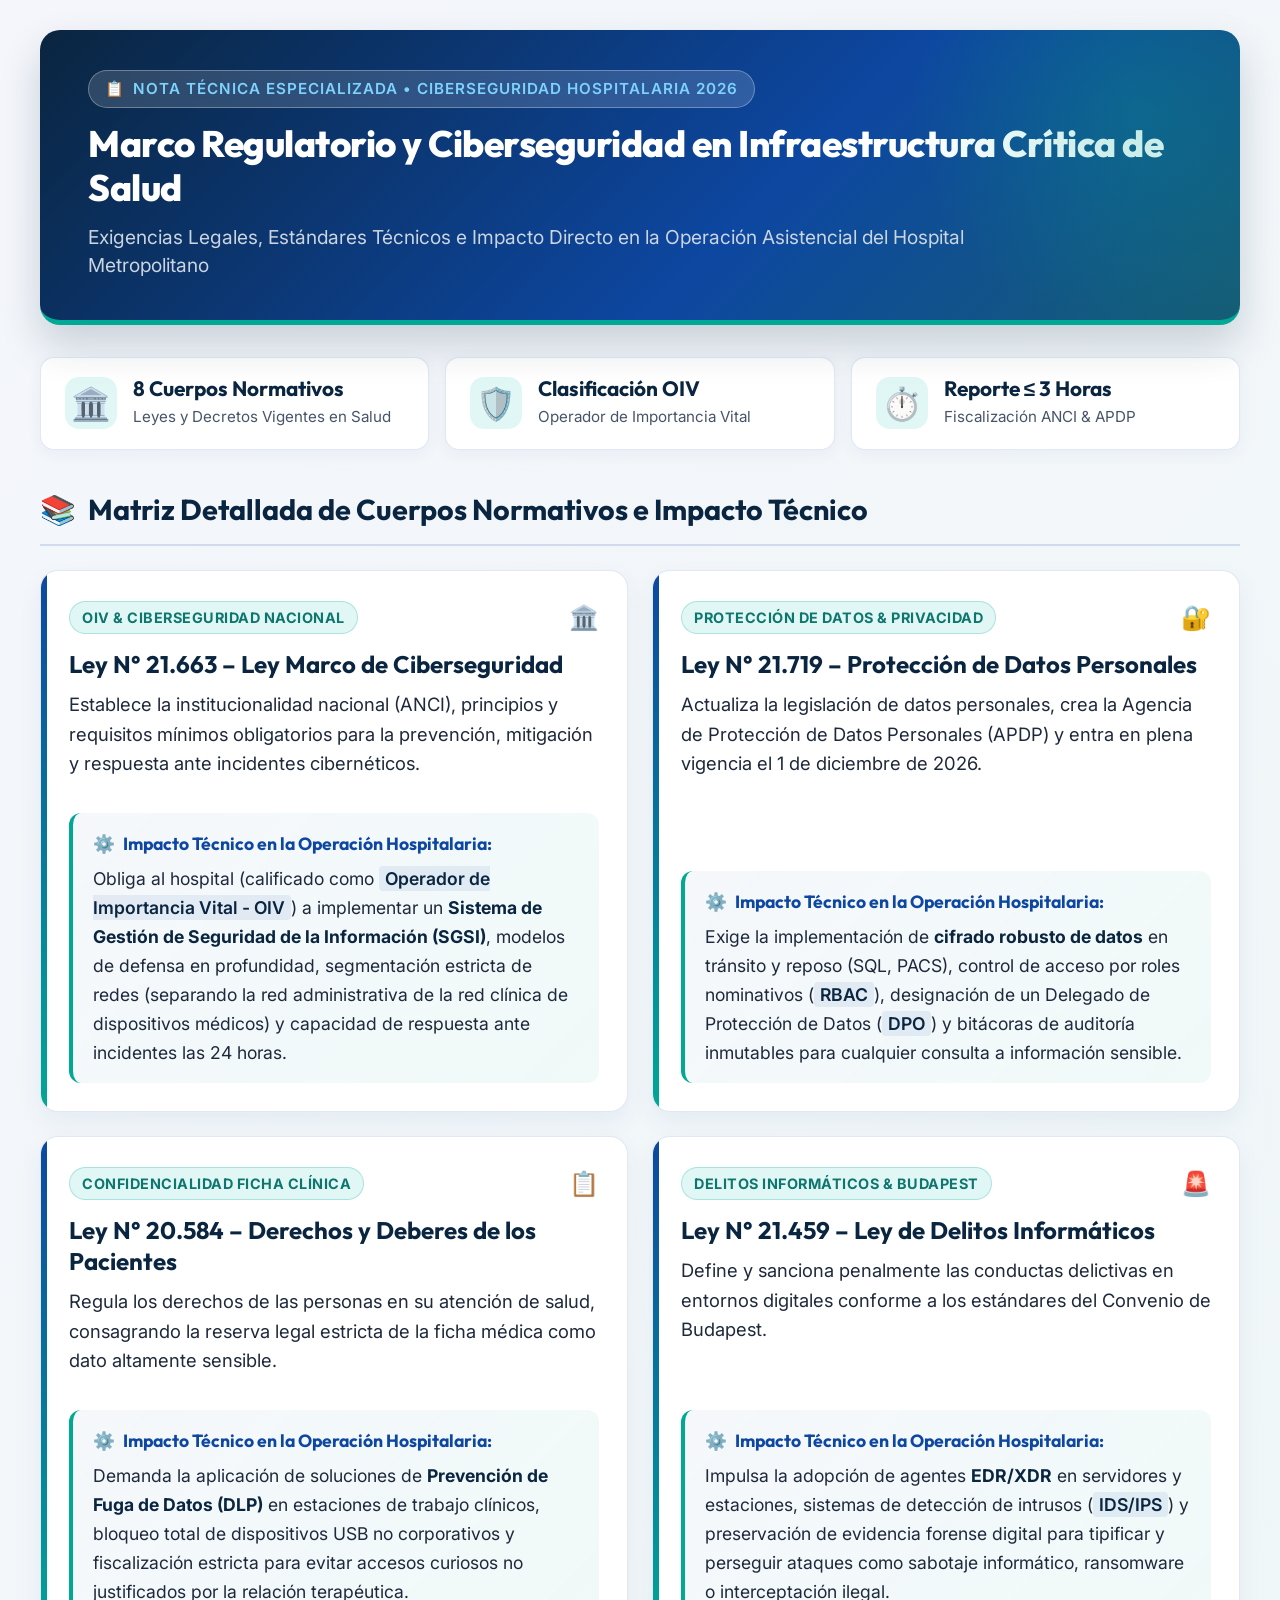
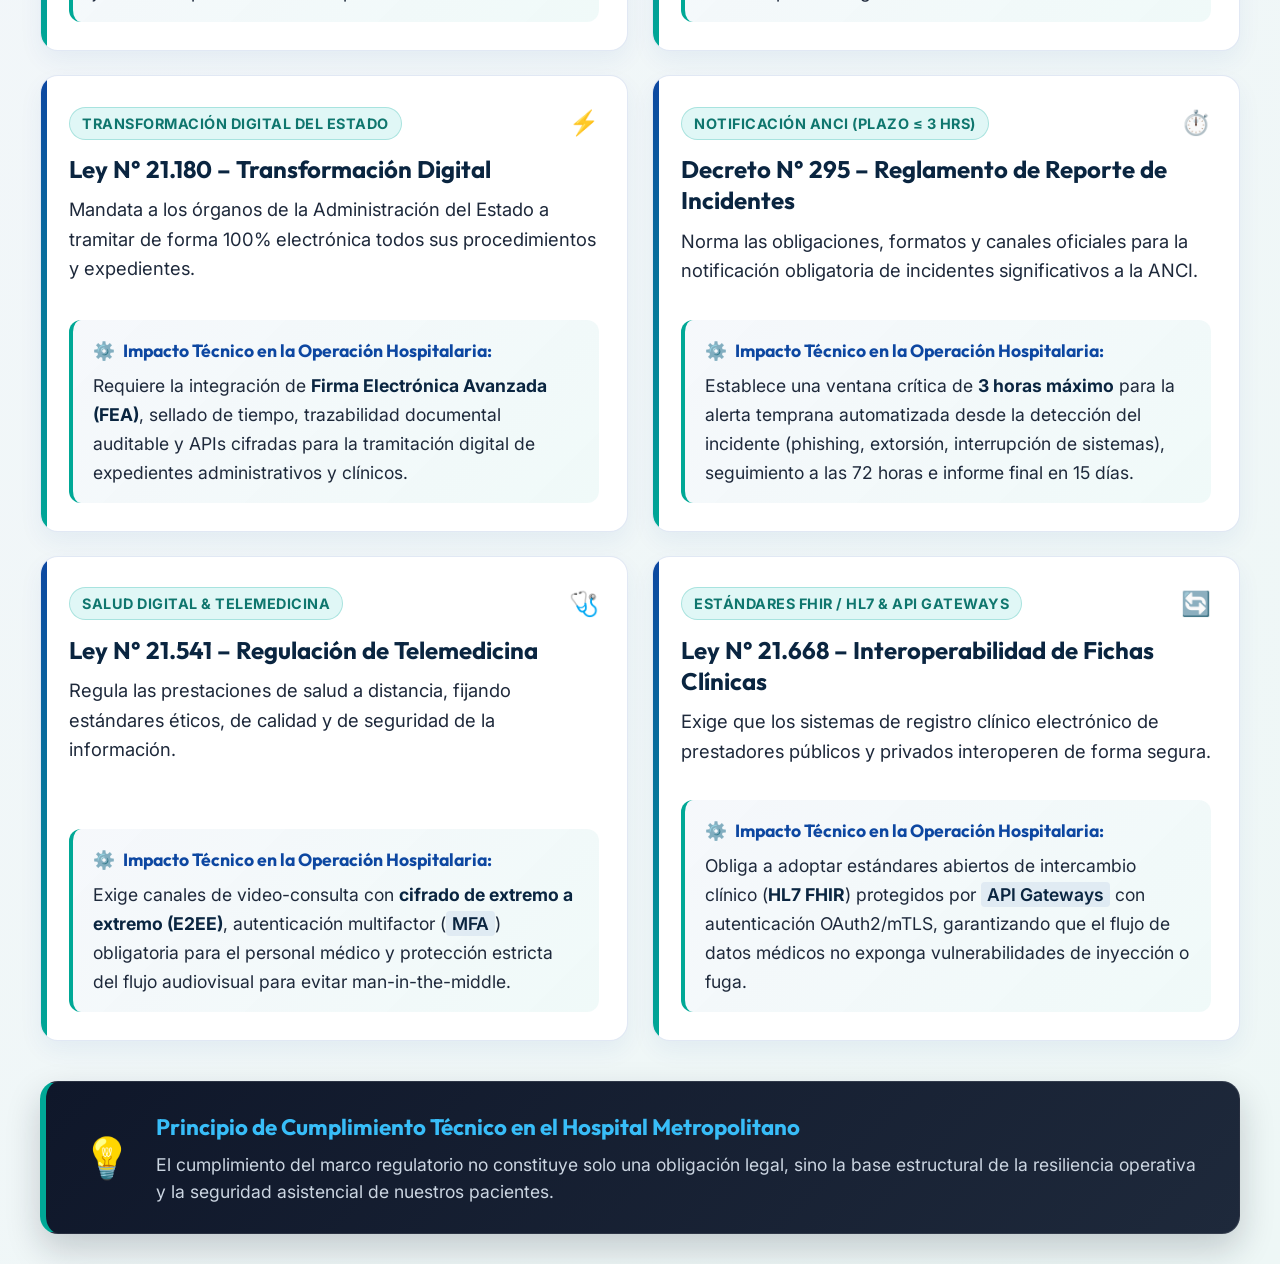
==== normativa.html @ 41f912ae "Rediseñar normativa.html con tipografia amplia, tarjetas por ley e impacto tecnico destacado" ====
<!DOCTYPE html>
<html lang="es">
<head>
  <meta charset="UTF-8">
  <meta name="viewport" content="width=device-width, initial-scale=1.0">
  <title>Nota Técnica: Ciberseguridad y Cumplimiento Normativo en Infraestructura Hospitalaria 2026</title>
  <link rel="preconnect" href="https://fonts.googleapis.com">
  <link rel="preconnect" href="https://fonts.gstatic.com" crossorigin>
  <link href="https://fonts.googleapis.com/css2?family=Inter:wght@400;500;600;700&family=Outfit:wght@600;700;800&display=swap" rel="stylesheet">
  
  <style>
    :root {
      --color-navy-dark: #0a2540;
      --color-navy-primary: #0d47a1;
      --color-navy-light: #1e3a8a;
      --color-teal-primary: #00a896;
      --color-teal-dark: #0f766e;
      --color-teal-light: #e0f7f6;
      --color-purple-accent: #7e57c2;
      --color-bg-main: #f4f6fb;
      --color-text-main: #1e293b;
      --color-text-muted: #475569;
      --color-card-bg: #ffffff;
      --color-card-border: rgba(13, 71, 161, 0.12);
      --font-heading: 'Outfit', -apple-system, BlinkMacSystemFont, sans-serif;
      --font-body: 'Inter', -apple-system, BlinkMacSystemFont, sans-serif;
    }

    *, *::before, *::after {
      box-sizing: border-box;
      margin: 0;
      padding: 0;
    }

    body {
      font-family: var(--font-body);
      background: linear-gradient(135deg, #f4f6fb 0%, #eef7f6 100%);
      color: var(--color-text-main);
      line-height: 1.6;
      font-size: 1.15rem;
      padding: 30px 40px;
      min-height: 100vh;
      -webkit-font-smoothing: antialiased;
    }

    .container {
      max-width: 1300px;
      margin: 0 auto;
    }

    /* HERO HEADER */
    .header-banner {
      background: linear-gradient(135deg, var(--color-navy-dark) 0%, var(--color-navy-primary) 60%, #155e75 100%);
      color: #ffffff;
      padding: 40px 48px;
      border-radius: 20px;
      box-shadow: 0 20px 40px rgba(10, 37, 64, 0.18);
      margin-bottom: 32px;
      position: relative;
      overflow: hidden;
      border-bottom: 5px solid var(--color-teal-primary);
    }

    .header-banner::before {
      content: '';
      position: absolute;
      top: -50%;
      right: -10%;
      width: 450px;
      height: 450px;
      background: radial-gradient(circle, rgba(0, 168, 150, 0.25) 0%, transparent 70%);
      border-radius: 50%;
      pointer-events: none;
    }

    .header-tag {
      display: inline-flex;
      align-items: center;
      gap: 8px;
      background: rgba(255, 255, 255, 0.15);
      backdrop-filter: blur(10px);
      border: 1px solid rgba(255, 255, 255, 0.3);
      padding: 6px 16px;
      border-radius: 30px;
      font-size: 0.95rem;
      font-weight: 600;
      letter-spacing: 1px;
      text-transform: uppercase;
      color: #7dd3fc;
      margin-bottom: 14px;
    }

    .header-banner h1 {
      font-family: var(--font-heading);
      font-size: 2.3rem;
      font-weight: 800;
      line-height: 1.2;
      margin-bottom: 12px;
      letter-spacing: -0.5px;
    }

    .header-banner p.subtitle {
      font-size: 1.2rem;
      color: #cbd5e1;
      max-width: 900px;
      line-height: 1.5;
    }

    /* SUMMARY BAR */
    .summary-bar {
      display: grid;
      grid-template-columns: repeat(auto-fit, minmax(280px, 1fr));
      gap: 16px;
      margin-bottom: 36px;
    }

    .summary-card {
      background: #ffffff;
      padding: 18px 24px;
      border-radius: 14px;
      border: 1px solid var(--color-card-border);
      box-shadow: 0 4px 15px rgba(13, 71, 161, 0.05);
      display: flex;
      align-items: center;
      gap: 16px;
    }

    .summary-icon {
      font-size: 2rem;
      width: 52px;
      height: 52px;
      border-radius: 14px;
      background: var(--color-teal-light);
      display: flex;
      align-items: center;
      justify-content: center;
      flex-shrink: 0;
    }

    .summary-info strong {
      display: block;
      font-family: var(--font-heading);
      font-size: 1.3rem;
      color: var(--color-navy-dark);
      line-height: 1.2;
    }

    .summary-info span {
      font-size: 0.95rem;
      color: var(--color-text-muted);
    }

    /* SECTION TITLE */
    .section-header {
      display: flex;
      align-items: center;
      justify-content: space-between;
      margin-bottom: 24px;
      border-bottom: 2px solid rgba(13, 71, 161, 0.15);
      padding-bottom: 12px;
    }

    .section-header h2 {
      font-family: var(--font-heading);
      font-size: 1.8rem;
      font-weight: 700;
      color: var(--color-navy-dark);
      display: flex;
      align-items: center;
      gap: 12px;
    }

    /* GRID DE NORMATIVAS */
    .norm-grid {
      display: grid;
      grid-template-columns: repeat(auto-fit, minmax(560px, 1fr));
      gap: 24px;
      margin-bottom: 40px;
    }

    @media (max-width: 1200px) {
      .norm-grid {
        grid-template-columns: 1fr;
      }
    }

    /* CARDS DE LEYES */
    .norm-card {
      background: var(--color-card-bg);
      border-radius: 18px;
      border: 1px solid var(--color-card-border);
      box-shadow: 0 10px 25px rgba(13, 71, 161, 0.06);
      padding: 28px;
      display: flex;
      flex-direction: column;
      justify-content: space-between;
      transition: transform 0.3s ease, box-shadow 0.3s ease;
      position: relative;
      overflow: hidden;
    }

    .norm-card::before {
      content: '';
      position: absolute;
      top: 0;
      left: 0;
      width: 6px;
      height: 100%;
      background: linear-gradient(180deg, var(--color-navy-primary), var(--color-teal-primary));
      border-radius: 6px 0 0 6px;
    }

    .norm-card:hover {
      transform: translateY(-4px);
      box-shadow: 0 16px 35px rgba(13, 71, 161, 0.12);
    }

    .card-top {
      margin-bottom: 16px;
    }

    .card-badge-row {
      display: flex;
      align-items: center;
      justify-content: space-between;
      margin-bottom: 12px;
      gap: 12px;
    }

    .norm-badge {
      display: inline-flex;
      align-items: center;
      gap: 6px;
      font-size: 0.9rem;
      font-weight: 700;
      text-transform: uppercase;
      letter-spacing: 0.5px;
      padding: 4px 12px;
      border-radius: 20px;
      background: var(--color-teal-light);
      color: var(--color-teal-dark);
      border: 1px solid rgba(0, 168, 150, 0.25);
    }

    .norm-icon {
      font-size: 1.5rem;
    }

    .norm-title {
      font-family: var(--font-heading);
      font-size: 1.5rem;
      font-weight: 700;
      color: var(--color-navy-dark);
      line-height: 1.3;
      margin-bottom: 10px;
    }

    .norm-desc {
      font-size: 1.15rem;
      color: var(--color-text-main);
      line-height: 1.6;
      margin-bottom: 18px;
    }

    /* IMPACT BOX */
    .norm-impact {
      background: linear-gradient(135deg, rgba(13, 71, 161, 0.04) 0%, rgba(0, 168, 150, 0.06) 100%);
      border-left: 4px solid var(--color-teal-primary);
      border-radius: 12px;
      padding: 16px 20px;
      font-size: 1.1rem;
      color: var(--color-text-main);
      line-height: 1.65;
    }

    .norm-impact-header {
      font-family: var(--font-heading);
      font-weight: 700;
      font-size: 1.1rem;
      color: var(--color-navy-primary);
      margin-bottom: 6px;
      display: flex;
      align-items: center;
      gap: 8px;
    }

    .norm-impact strong {
      color: var(--color-navy-dark);
      font-weight: 700;
    }

    .norm-impact code, .norm-impact em {
      background: rgba(13, 71, 161, 0.08);
      color: var(--color-navy-dark);
      padding: 2px 6px;
      border-radius: 4px;
      font-style: normal;
      font-weight: 600;
    }

    /* FOOTER CALLOUT */
    .footer-callout {
      background: linear-gradient(135deg, #0f172a 0%, #1e293b 100%);
      color: #ffffff;
      border: 1px solid rgba(255, 255, 255, 0.1);
      border-left: 6px solid var(--color-teal-primary);
      padding: 28px 36px;
      border-radius: 18px;
      box-shadow: 0 15px 35px rgba(15, 23, 42, 0.2);
      display: flex;
      align-items: center;
      gap: 24px;
    }

    .footer-callout-icon {
      font-size: 2.5rem;
      flex-shrink: 0;
    }

    .footer-callout-text h3 {
      font-family: var(--font-heading);
      font-size: 1.4rem;
      color: #38bdf8;
      margin-bottom: 6px;
    }

    .footer-callout-text p {
      font-size: 1.1rem;
      color: #cbd5e1;
      line-height: 1.5;
    }

    /* ESTILOS DE IMPRESIÓN (PDF/PRINT) */
    @media print {
      body {
        background: #ffffff;
        padding: 0;
        font-size: 11pt;
      }
      .header-banner {
        padding: 20px;
        margin-bottom: 20px;
        border-radius: 0;
      }
      .norm-grid {
        grid-template-columns: 1fr;
        gap: 16px;
      }
      .norm-card {
        page-break-inside: avoid;
        box-shadow: none;
        border: 1px solid #cbd5e1;
      }
    }
  </style>
</head>
<body>

  <div class="container">

    <!-- HERO HEADER -->
    <header class="header-banner">
      <div class="header-tag">
        <span>📋</span> Nota Técnica Especializada • Ciberseguridad Hospitalaria 2026
      </div>
      <h1>Marco Regulatorio y Ciberseguridad en Infraestructura Crítica de Salud</h1>
      <p class="subtitle">
        Exigencias Legales, Estándares Técnicos e Impacto Directo en la Operación Asistencial del Hospital Metropolitano
      </p>
    </header>

    <!-- BARRA DE RESUMEN EJECUTIVO -->
    <div class="summary-bar">
      <div class="summary-card">
        <div class="summary-icon">🏛️</div>
        <div class="summary-info">
          <strong>8 Cuerpos Normativos</strong>
          <span>Leyes y Decretos Vigentes en Salud</span>
        </div>
      </div>
      <div class="summary-card">
        <div class="summary-icon">🛡️</div>
        <div class="summary-info">
          <strong>Clasificación OIV</strong>
          <span>Operador de Importancia Vital</span>
        </div>
      </div>
      <div class="summary-card">
        <div class="summary-icon">⏱️</div>
        <div class="summary-info">
          <strong>Reporte ≤ 3 Horas</strong>
          <span>Fiscalización ANCI & APDP</span>
        </div>
      </div>
    </div>

    <!-- TÍTULO DE SECCIÓN -->
    <div class="section-header">
      <h2><span>📚</span> Matriz Detallada de Cuerpos Normativos e Impacto Técnico</h2>
    </div>

    <!-- GRID DE TARJETAS NORMATIVAS -->
    <div class="norm-grid">

      <!-- LEY 1: 21.663 -->
      <div class="norm-card">
        <div class="card-top">
          <div class="card-badge-row">
            <span class="norm-badge">OIV & Ciberseguridad Nacional</span>
            <span class="norm-icon">🏛️</span>
          </div>
          <h3 class="norm-title">Ley N° 21.663 – Ley Marco de Ciberseguridad</h3>
          <p class="norm-desc">
            Establece la institucionalidad nacional (ANCI), principios y requisitos mínimos obligatorios para la prevención, mitigación y respuesta ante incidentes cibernéticos.
          </p>
        </div>
        <div class="norm-impact">
          <div class="norm-impact-header">
            <span>⚙️</span> Impacto Técnico en la Operación Hospitalaria:
          </div>
          Obliga al hospital (calificado como <em>Operador de Importancia Vital - OIV</em>) a implementar un <strong>Sistema de Gestión de Seguridad de la Información (SGSI)</strong>, modelos de defensa en profundidad, segmentación estricta de redes (separando la red administrativa de la red clínica de dispositivos médicos) y capacidad de respuesta ante incidentes las 24 horas.
        </div>
      </div>

      <!-- LEY 2: 21.719 -->
      <div class="norm-card">
        <div class="card-top">
          <div class="card-badge-row">
            <span class="norm-badge">Protección de Datos & Privacidad</span>
            <span class="norm-icon">🔐</span>
          </div>
          <h3 class="norm-title">Ley N° 21.719 – Protección de Datos Personales</h3>
          <p class="norm-desc">
            Actualiza la legislación de datos personales, crea la Agencia de Protección de Datos Personales (APDP) y entra en plena vigencia el 1 de diciembre de 2026.
          </p>
        </div>
        <div class="norm-impact">
          <div class="norm-impact-header">
            <span>⚙️</span> Impacto Técnico en la Operación Hospitalaria:
          </div>
          Exige la implementación de <strong>cifrado robusto de datos</strong> en tránsito y reposo (SQL, PACS), control de acceso por roles nominativos (<em>RBAC</em>), designación de un Delegado de Protección de Datos (<em>DPO</em>) y bitácoras de auditoría inmutables para cualquier consulta a información sensible.
        </div>
      </div>

      <!-- LEY 3: 20.584 -->
      <div class="norm-card">
        <div class="card-top">
          <div class="card-badge-row">
            <span class="norm-badge">Confidencialidad Ficha Clínica</span>
            <span class="norm-icon">📋</span>
          </div>
          <h3 class="norm-title">Ley N° 20.584 – Derechos y Deberes de los Pacientes</h3>
          <p class="norm-desc">
            Regula los derechos de las personas en su atención de salud, consagrando la reserva legal estricta de la ficha médica como dato altamente sensible.
          </p>
        </div>
        <div class="norm-impact">
          <div class="norm-impact-header">
            <span>⚙️</span> Impacto Técnico en la Operación Hospitalaria:
          </div>
          Demanda la aplicación de soluciones de <strong>Prevención de Fuga de Datos (DLP)</strong> en estaciones de trabajo clínicos, bloqueo total de dispositivos USB no corporativos y fiscalización estricta para evitar accesos curiosos no justificados por la relación terapéutica.
        </div>
      </div>

      <!-- LEY 4: 21.459 -->
      <div class="norm-card">
        <div class="card-top">
          <div class="card-badge-row">
            <span class="norm-badge">Delitos Informáticos & Budapest</span>
            <span class="norm-icon">🚨</span>
          </div>
          <h3 class="norm-title">Ley N° 21.459 – Ley de Delitos Informáticos</h3>
          <p class="norm-desc">
            Define y sanciona penalmente las conductas delictivas en entornos digitales conforme a los estándares del Convenio de Budapest.
          </p>
        </div>
        <div class="norm-impact">
          <div class="norm-impact-header">
            <span>⚙️</span> Impacto Técnico en la Operación Hospitalaria:
          </div>
          Impulsa la adopción de agentes <strong>EDR/XDR</strong> en servidores y estaciones, sistemas de detección de intrusos (<em>IDS/IPS</em>) y preservación de evidencia forense digital para tipificar y perseguir ataques como sabotaje informático, ransomware o interceptación ilegal.
        </div>
      </div>

      <!-- LEY 5: 21.180 -->
      <div class="norm-card">
        <div class="card-top">
          <div class="card-badge-row">
            <span class="norm-badge">Transformación Digital del Estado</span>
            <span class="norm-icon">⚡</span>
          </div>
          <h3 class="norm-title">Ley N° 21.180 – Transformación Digital</h3>
          <p class="norm-desc">
            Mandata a los órganos de la Administración del Estado a tramitar de forma 100% electrónica todos sus procedimientos y expedientes.
          </p>
        </div>
        <div class="norm-impact">
          <div class="norm-impact-header">
            <span>⚙️</span> Impacto Técnico en la Operación Hospitalaria:
          </div>
          Requiere la integración de <strong>Firma Electrónica Avanzada (FEA)</strong>, sellado de tiempo, trazabilidad documental auditable y APIs cifradas para la tramitación digital de expedientes administrativos y clínicos.
        </div>
      </div>

      <!-- LEY 6: DECRETO 295 -->
      <div class="norm-card">
        <div class="card-top">
          <div class="card-badge-row">
            <span class="norm-badge">Notificación ANCI (Plazo ≤ 3 hrs)</span>
            <span class="norm-icon">⏱️</span>
          </div>
          <h3 class="norm-title">Decreto N° 295 – Reglamento de Reporte de Incidentes</h3>
          <p class="norm-desc">
            Norma las obligaciones, formatos y canales oficiales para la notificación obligatoria de incidentes significativos a la ANCI.
          </p>
        </div>
        <div class="norm-impact">
          <div class="norm-impact-header">
            <span>⚙️</span> Impacto Técnico en la Operación Hospitalaria:
          </div>
          Establece una ventana crítica de <strong>3 horas máximo</strong> para la alerta temprana automatizada desde la detección del incidente (phishing, extorsión, interrupción de sistemas), seguimiento a las 72 horas e informe final en 15 días.
        </div>
      </div>

      <!-- LEY 7: 21.541 -->
      <div class="norm-card">
        <div class="card-top">
          <div class="card-badge-row">
            <span class="norm-badge">Salud Digital & Telemedicina</span>
            <span class="norm-icon">🩺</span>
          </div>
          <h3 class="norm-title">Ley N° 21.541 – Regulación de Telemedicina</h3>
          <p class="norm-desc">
            Regula las prestaciones de salud a distancia, fijando estándares éticos, de calidad y de seguridad de la información.
          </p>
        </div>
        <div class="norm-impact">
          <div class="norm-impact-header">
            <span>⚙️</span> Impacto Técnico en la Operación Hospitalaria:
          </div>
          Exige canales de video-consulta con <strong>cifrado de extremo a extremo (E2EE)</strong>, autenticación multifactor (<em>MFA</em>) obligatoria para el personal médico y protección estricta del flujo audiovisual para evitar man-in-the-middle.
        </div>
      </div>

      <!-- LEY 8: 21.668 -->
      <div class="norm-card">
        <div class="card-top">
          <div class="card-badge-row">
            <span class="norm-badge">Estándares FHIR / HL7 & API Gateways</span>
            <span class="norm-icon">🔄</span>
          </div>
          <h3 class="norm-title">Ley N° 21.668 – Interoperabilidad de Fichas Clínicas</h3>
          <p class="norm-desc">
            Exige que los sistemas de registro clínico electrónico de prestadores públicos y privados interoperen de forma segura.
          </p>
        </div>
        <div class="norm-impact">
          <div class="norm-impact-header">
            <span>⚙️</span> Impacto Técnico en la Operación Hospitalaria:
          </div>
          Obliga a adoptar estándares abiertos de intercambio clínico (<strong>HL7 FHIR</strong>) protegidos por <em>API Gateways</em> con autenticación OAuth2/mTLS, garantizando que el flujo de datos médicos no exponga vulnerabilidades de inyección o fuga.
        </div>
      </div>

    </div>

    <!-- FOOTER CALLOUT -->
    <footer class="footer-callout">
      <div class="footer-callout-icon">💡</div>
      <div class="footer-callout-text">
        <h3>Principio de Cumplimiento Técnico en el Hospital Metropolitano</h3>
        <p>
          El cumplimiento del marco regulatorio no constituye solo una obligación legal, sino la base estructural de la resiliencia operativa y la seguridad asistencial de nuestros pacientes.
        </p>
      </div>
    </footer>

  </div>

</body>
</html>
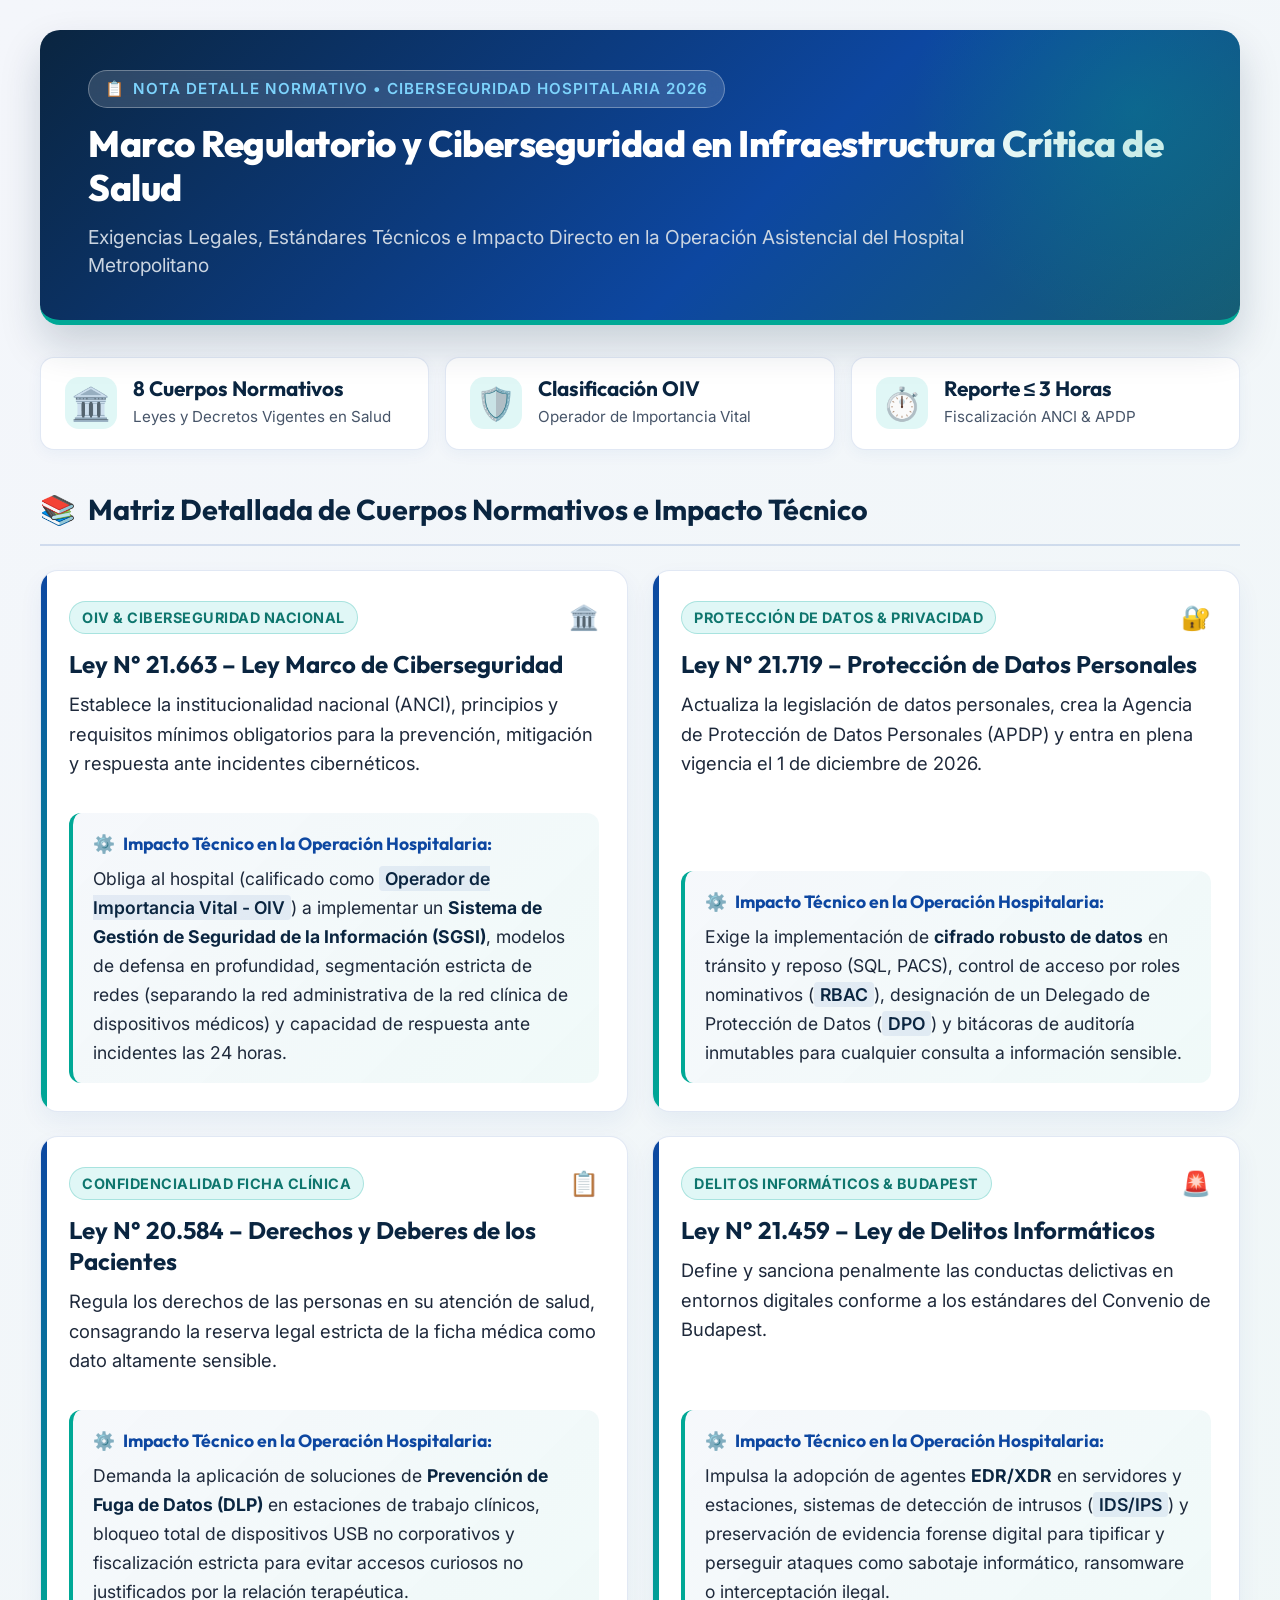
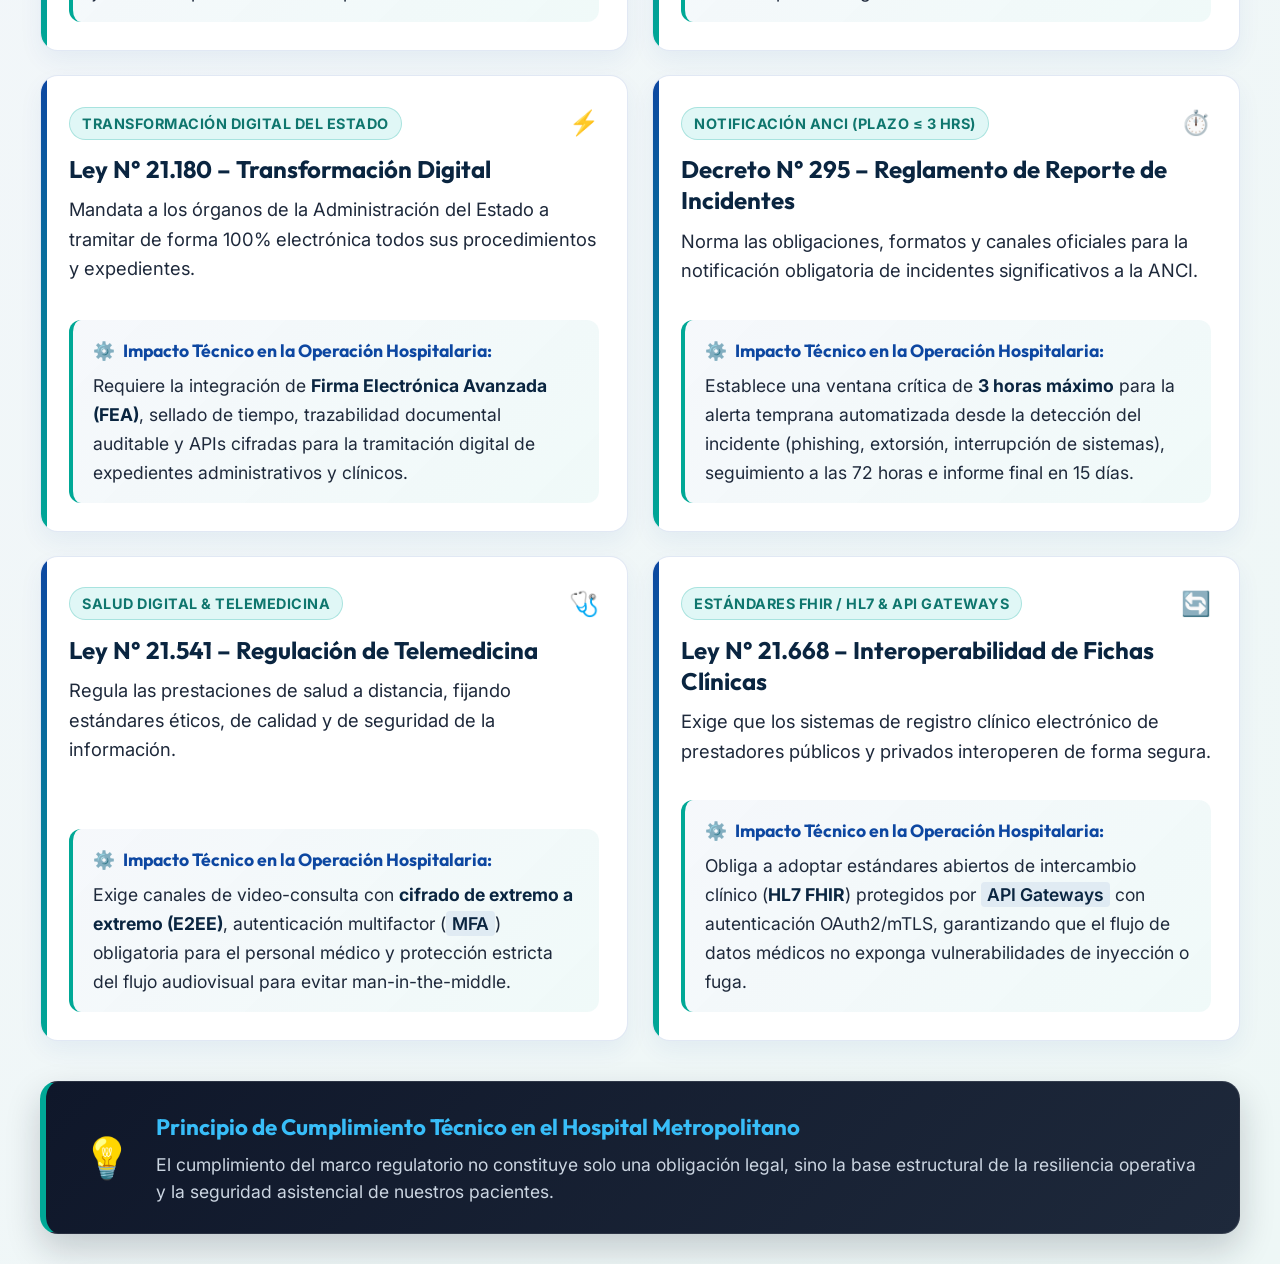
==== commit 28eec9db: "." ====
--- a/normativa.html
+++ b/normativa.html
@@ -1,13 +1,16 @@
 <!DOCTYPE html>
 <html lang="es">
+
 <head>
   <meta charset="UTF-8">
   <meta name="viewport" content="width=device-width, initial-scale=1.0">
   <title>Nota Técnica: Ciberseguridad y Cumplimiento Normativo en Infraestructura Hospitalaria 2026</title>
   <link rel="preconnect" href="https://fonts.googleapis.com">
   <link rel="preconnect" href="https://fonts.gstatic.com" crossorigin>
-  <link href="https://fonts.googleapis.com/css2?family=Inter:wght@400;500;600;700&family=Outfit:wght@600;700;800&display=swap" rel="stylesheet">
-  
+  <link
+    href="https://fonts.googleapis.com/css2?family=Inter:wght@400;500;600;700&family=Outfit:wght@600;700;800&display=swap"
+    rel="stylesheet">
+
   <style>
     :root {
       --color-navy-dark: #0a2540;
@@ -26,7 +29,9 @@
       --font-body: 'Inter', -apple-system, BlinkMacSystemFont, sans-serif;
     }
 
-    *, *::before, *::after {
+    *,
+    *::before,
+    *::after {
       box-sizing: border-box;
       margin: 0;
       padding: 0;
@@ -289,7 +294,8 @@
       font-weight: 700;
     }
 
-    .norm-impact code, .norm-impact em {
+    .norm-impact code,
+    .norm-impact em {
       background: rgba(13, 71, 161, 0.08);
       color: var(--color-navy-dark);
       padding: 2px 6px;
@@ -337,15 +343,18 @@
         padding: 0;
         font-size: 11pt;
       }
+
       .header-banner {
         padding: 20px;
         margin-bottom: 20px;
         border-radius: 0;
       }
+
       .norm-grid {
         grid-template-columns: 1fr;
         gap: 16px;
       }
+
       .norm-card {
         page-break-inside: avoid;
         box-shadow: none;
@@ -354,6 +363,7 @@
     }
   </style>
 </head>
+
 <body>
 
   <div class="container">
@@ -361,7 +371,7 @@
     <!-- HERO HEADER -->
     <header class="header-banner">
       <div class="header-tag">
-        <span>📋</span> Nota Técnica Especializada • Ciberseguridad Hospitalaria 2026
+        <span>📋</span> Nota Detalle Normativo • Ciberseguridad Hospitalaria 2026
       </div>
       <h1>Marco Regulatorio y Ciberseguridad en Infraestructura Crítica de Salud</h1>
       <p class="subtitle">
@@ -411,14 +421,18 @@
           </div>
           <h3 class="norm-title">Ley N° 21.663 – Ley Marco de Ciberseguridad</h3>
           <p class="norm-desc">
-            Establece la institucionalidad nacional (ANCI), principios y requisitos mínimos obligatorios para la prevención, mitigación y respuesta ante incidentes cibernéticos.
-          </p>
-        </div>
-        <div class="norm-impact">
-          <div class="norm-impact-header">
-            <span>⚙️</span> Impacto Técnico en la Operación Hospitalaria:
-          </div>
-          Obliga al hospital (calificado como <em>Operador de Importancia Vital - OIV</em>) a implementar un <strong>Sistema de Gestión de Seguridad de la Información (SGSI)</strong>, modelos de defensa en profundidad, segmentación estricta de redes (separando la red administrativa de la red clínica de dispositivos médicos) y capacidad de respuesta ante incidentes las 24 horas.
+            Establece la institucionalidad nacional (ANCI), principios y requisitos mínimos obligatorios para la
+            prevención, mitigación y respuesta ante incidentes cibernéticos.
+          </p>
+        </div>
+        <div class="norm-impact">
+          <div class="norm-impact-header">
+            <span>⚙️</span> Impacto Técnico en la Operación Hospitalaria:
+          </div>
+          Obliga al hospital (calificado como <em>Operador de Importancia Vital - OIV</em>) a implementar un
+          <strong>Sistema de Gestión de Seguridad de la Información (SGSI)</strong>, modelos de defensa en profundidad,
+          segmentación estricta de redes (separando la red administrativa de la red clínica de dispositivos médicos) y
+          capacidad de respuesta ante incidentes las 24 horas.
         </div>
       </div>
 
@@ -431,14 +445,17 @@
           </div>
           <h3 class="norm-title">Ley N° 21.719 – Protección de Datos Personales</h3>
           <p class="norm-desc">
-            Actualiza la legislación de datos personales, crea la Agencia de Protección de Datos Personales (APDP) y entra en plena vigencia el 1 de diciembre de 2026.
-          </p>
-        </div>
-        <div class="norm-impact">
-          <div class="norm-impact-header">
-            <span>⚙️</span> Impacto Técnico en la Operación Hospitalaria:
-          </div>
-          Exige la implementación de <strong>cifrado robusto de datos</strong> en tránsito y reposo (SQL, PACS), control de acceso por roles nominativos (<em>RBAC</em>), designación de un Delegado de Protección de Datos (<em>DPO</em>) y bitácoras de auditoría inmutables para cualquier consulta a información sensible.
+            Actualiza la legislación de datos personales, crea la Agencia de Protección de Datos Personales (APDP) y
+            entra en plena vigencia el 1 de diciembre de 2026.
+          </p>
+        </div>
+        <div class="norm-impact">
+          <div class="norm-impact-header">
+            <span>⚙️</span> Impacto Técnico en la Operación Hospitalaria:
+          </div>
+          Exige la implementación de <strong>cifrado robusto de datos</strong> en tránsito y reposo (SQL, PACS), control
+          de acceso por roles nominativos (<em>RBAC</em>), designación de un Delegado de Protección de Datos
+          (<em>DPO</em>) y bitácoras de auditoría inmutables para cualquier consulta a información sensible.
         </div>
       </div>
 
@@ -451,14 +468,17 @@
           </div>
           <h3 class="norm-title">Ley N° 20.584 – Derechos y Deberes de los Pacientes</h3>
           <p class="norm-desc">
-            Regula los derechos de las personas en su atención de salud, consagrando la reserva legal estricta de la ficha médica como dato altamente sensible.
-          </p>
-        </div>
-        <div class="norm-impact">
-          <div class="norm-impact-header">
-            <span>⚙️</span> Impacto Técnico en la Operación Hospitalaria:
-          </div>
-          Demanda la aplicación de soluciones de <strong>Prevención de Fuga de Datos (DLP)</strong> en estaciones de trabajo clínicos, bloqueo total de dispositivos USB no corporativos y fiscalización estricta para evitar accesos curiosos no justificados por la relación terapéutica.
+            Regula los derechos de las personas en su atención de salud, consagrando la reserva legal estricta de la
+            ficha médica como dato altamente sensible.
+          </p>
+        </div>
+        <div class="norm-impact">
+          <div class="norm-impact-header">
+            <span>⚙️</span> Impacto Técnico en la Operación Hospitalaria:
+          </div>
+          Demanda la aplicación de soluciones de <strong>Prevención de Fuga de Datos (DLP)</strong> en estaciones de
+          trabajo clínicos, bloqueo total de dispositivos USB no corporativos y fiscalización estricta para evitar
+          accesos curiosos no justificados por la relación terapéutica.
         </div>
       </div>
 
@@ -471,14 +491,17 @@
           </div>
           <h3 class="norm-title">Ley N° 21.459 – Ley de Delitos Informáticos</h3>
           <p class="norm-desc">
-            Define y sanciona penalmente las conductas delictivas en entornos digitales conforme a los estándares del Convenio de Budapest.
-          </p>
-        </div>
-        <div class="norm-impact">
-          <div class="norm-impact-header">
-            <span>⚙️</span> Impacto Técnico en la Operación Hospitalaria:
-          </div>
-          Impulsa la adopción de agentes <strong>EDR/XDR</strong> en servidores y estaciones, sistemas de detección de intrusos (<em>IDS/IPS</em>) y preservación de evidencia forense digital para tipificar y perseguir ataques como sabotaje informático, ransomware o interceptación ilegal.
+            Define y sanciona penalmente las conductas delictivas en entornos digitales conforme a los estándares del
+            Convenio de Budapest.
+          </p>
+        </div>
+        <div class="norm-impact">
+          <div class="norm-impact-header">
+            <span>⚙️</span> Impacto Técnico en la Operación Hospitalaria:
+          </div>
+          Impulsa la adopción de agentes <strong>EDR/XDR</strong> en servidores y estaciones, sistemas de detección de
+          intrusos (<em>IDS/IPS</em>) y preservación de evidencia forense digital para tipificar y perseguir ataques
+          como sabotaje informático, ransomware o interceptación ilegal.
         </div>
       </div>
 
@@ -491,14 +514,16 @@
           </div>
           <h3 class="norm-title">Ley N° 21.180 – Transformación Digital</h3>
           <p class="norm-desc">
-            Mandata a los órganos de la Administración del Estado a tramitar de forma 100% electrónica todos sus procedimientos y expedientes.
-          </p>
-        </div>
-        <div class="norm-impact">
-          <div class="norm-impact-header">
-            <span>⚙️</span> Impacto Técnico en la Operación Hospitalaria:
-          </div>
-          Requiere la integración de <strong>Firma Electrónica Avanzada (FEA)</strong>, sellado de tiempo, trazabilidad documental auditable y APIs cifradas para la tramitación digital de expedientes administrativos y clínicos.
+            Mandata a los órganos de la Administración del Estado a tramitar de forma 100% electrónica todos sus
+            procedimientos y expedientes.
+          </p>
+        </div>
+        <div class="norm-impact">
+          <div class="norm-impact-header">
+            <span>⚙️</span> Impacto Técnico en la Operación Hospitalaria:
+          </div>
+          Requiere la integración de <strong>Firma Electrónica Avanzada (FEA)</strong>, sellado de tiempo, trazabilidad
+          documental auditable y APIs cifradas para la tramitación digital de expedientes administrativos y clínicos.
         </div>
       </div>
 
@@ -511,14 +536,17 @@
           </div>
           <h3 class="norm-title">Decreto N° 295 – Reglamento de Reporte de Incidentes</h3>
           <p class="norm-desc">
-            Norma las obligaciones, formatos y canales oficiales para la notificación obligatoria de incidentes significativos a la ANCI.
-          </p>
-        </div>
-        <div class="norm-impact">
-          <div class="norm-impact-header">
-            <span>⚙️</span> Impacto Técnico en la Operación Hospitalaria:
-          </div>
-          Establece una ventana crítica de <strong>3 horas máximo</strong> para la alerta temprana automatizada desde la detección del incidente (phishing, extorsión, interrupción de sistemas), seguimiento a las 72 horas e informe final en 15 días.
+            Norma las obligaciones, formatos y canales oficiales para la notificación obligatoria de incidentes
+            significativos a la ANCI.
+          </p>
+        </div>
+        <div class="norm-impact">
+          <div class="norm-impact-header">
+            <span>⚙️</span> Impacto Técnico en la Operación Hospitalaria:
+          </div>
+          Establece una ventana crítica de <strong>3 horas máximo</strong> para la alerta temprana automatizada desde la
+          detección del incidente (phishing, extorsión, interrupción de sistemas), seguimiento a las 72 horas e informe
+          final en 15 días.
         </div>
       </div>
 
@@ -531,14 +559,17 @@
           </div>
           <h3 class="norm-title">Ley N° 21.541 – Regulación de Telemedicina</h3>
           <p class="norm-desc">
-            Regula las prestaciones de salud a distancia, fijando estándares éticos, de calidad y de seguridad de la información.
-          </p>
-        </div>
-        <div class="norm-impact">
-          <div class="norm-impact-header">
-            <span>⚙️</span> Impacto Técnico en la Operación Hospitalaria:
-          </div>
-          Exige canales de video-consulta con <strong>cifrado de extremo a extremo (E2EE)</strong>, autenticación multifactor (<em>MFA</em>) obligatoria para el personal médico y protección estricta del flujo audiovisual para evitar man-in-the-middle.
+            Regula las prestaciones de salud a distancia, fijando estándares éticos, de calidad y de seguridad de la
+            información.
+          </p>
+        </div>
+        <div class="norm-impact">
+          <div class="norm-impact-header">
+            <span>⚙️</span> Impacto Técnico en la Operación Hospitalaria:
+          </div>
+          Exige canales de video-consulta con <strong>cifrado de extremo a extremo (E2EE)</strong>, autenticación
+          multifactor (<em>MFA</em>) obligatoria para el personal médico y protección estricta del flujo audiovisual
+          para evitar man-in-the-middle.
         </div>
       </div>
 
@@ -551,14 +582,17 @@
           </div>
           <h3 class="norm-title">Ley N° 21.668 – Interoperabilidad de Fichas Clínicas</h3>
           <p class="norm-desc">
-            Exige que los sistemas de registro clínico electrónico de prestadores públicos y privados interoperen de forma segura.
-          </p>
-        </div>
-        <div class="norm-impact">
-          <div class="norm-impact-header">
-            <span>⚙️</span> Impacto Técnico en la Operación Hospitalaria:
-          </div>
-          Obliga a adoptar estándares abiertos de intercambio clínico (<strong>HL7 FHIR</strong>) protegidos por <em>API Gateways</em> con autenticación OAuth2/mTLS, garantizando que el flujo de datos médicos no exponga vulnerabilidades de inyección o fuga.
+            Exige que los sistemas de registro clínico electrónico de prestadores públicos y privados interoperen de
+            forma segura.
+          </p>
+        </div>
+        <div class="norm-impact">
+          <div class="norm-impact-header">
+            <span>⚙️</span> Impacto Técnico en la Operación Hospitalaria:
+          </div>
+          Obliga a adoptar estándares abiertos de intercambio clínico (<strong>HL7 FHIR</strong>) protegidos por <em>API
+            Gateways</em> con autenticación OAuth2/mTLS, garantizando que el flujo de datos médicos no exponga
+          vulnerabilidades de inyección o fuga.
         </div>
       </div>
 
@@ -570,7 +604,8 @@
       <div class="footer-callout-text">
         <h3>Principio de Cumplimiento Técnico en el Hospital Metropolitano</h3>
         <p>
-          El cumplimiento del marco regulatorio no constituye solo una obligación legal, sino la base estructural de la resiliencia operativa y la seguridad asistencial de nuestros pacientes.
+          El cumplimiento del marco regulatorio no constituye solo una obligación legal, sino la base estructural de la
+          resiliencia operativa y la seguridad asistencial de nuestros pacientes.
         </p>
       </div>
     </footer>
@@ -578,4 +613,5 @@
   </div>
 
 </body>
-</html>
+
+</html>
